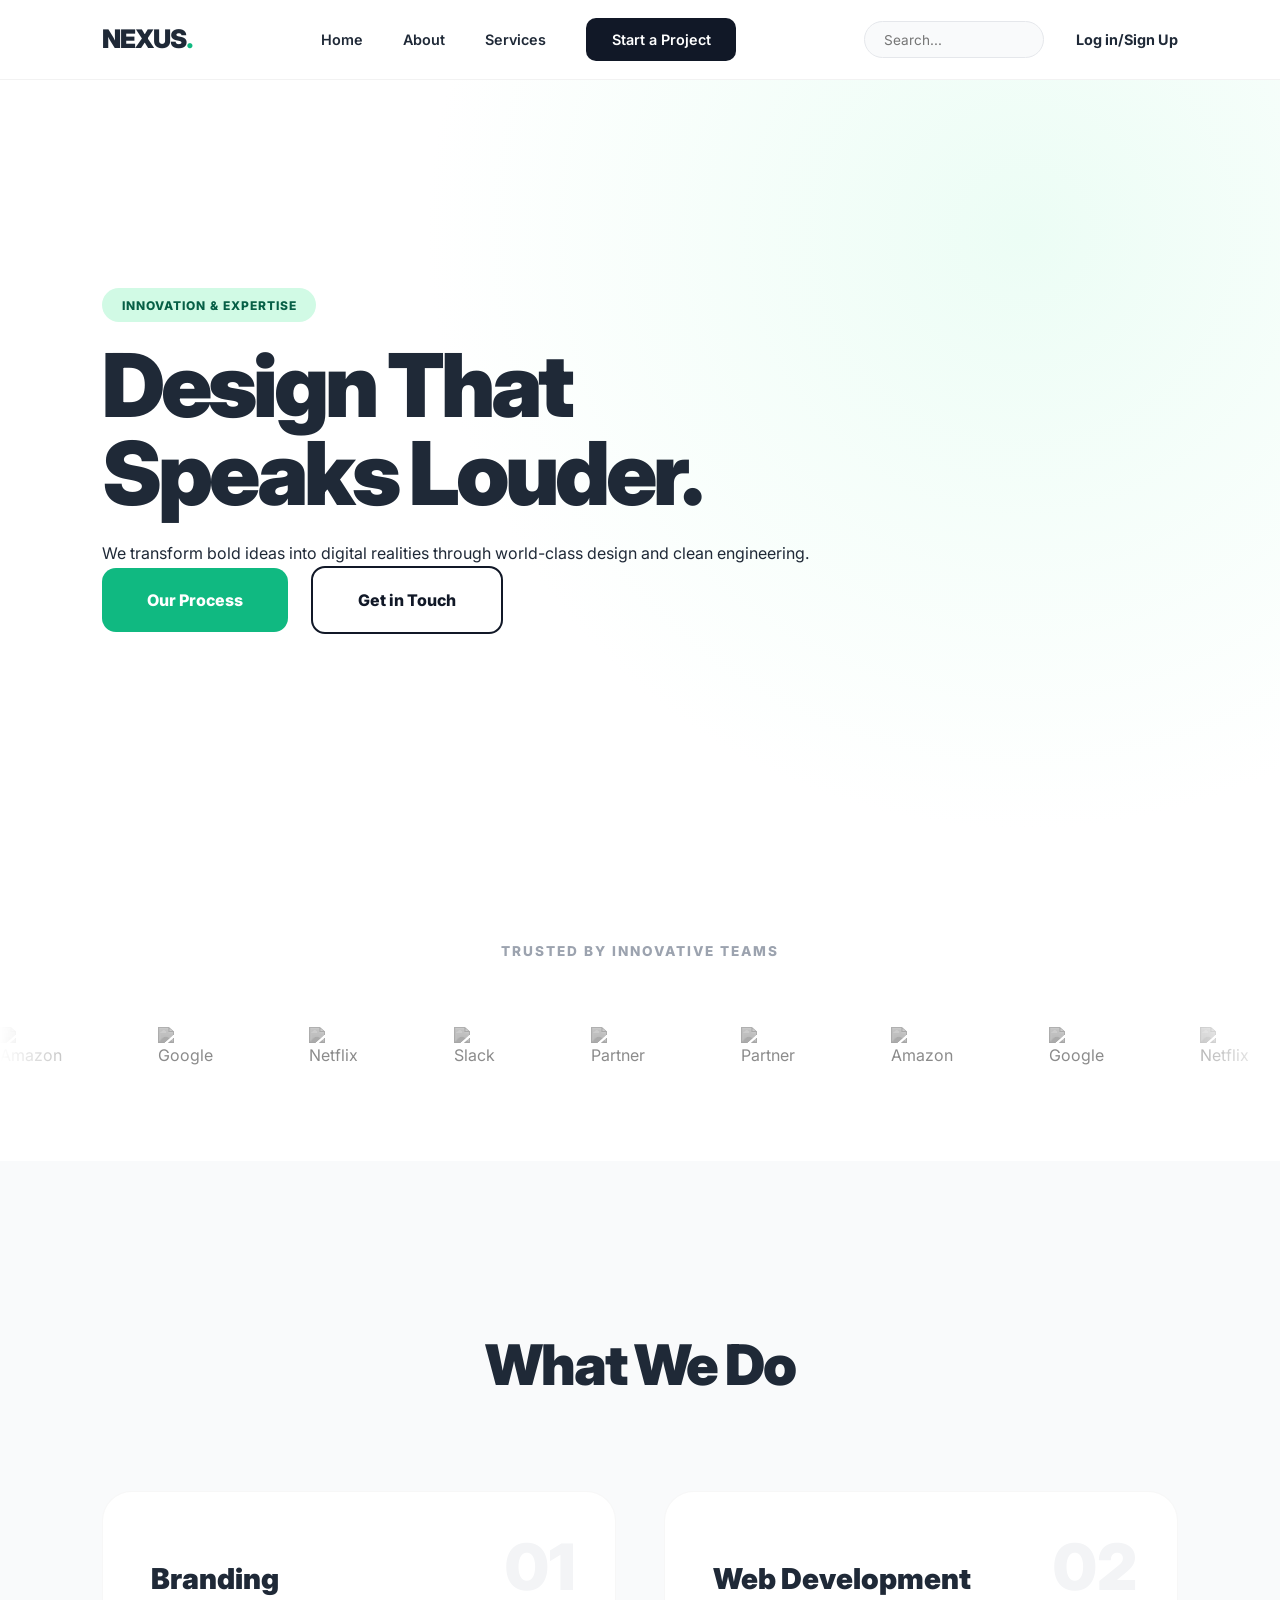
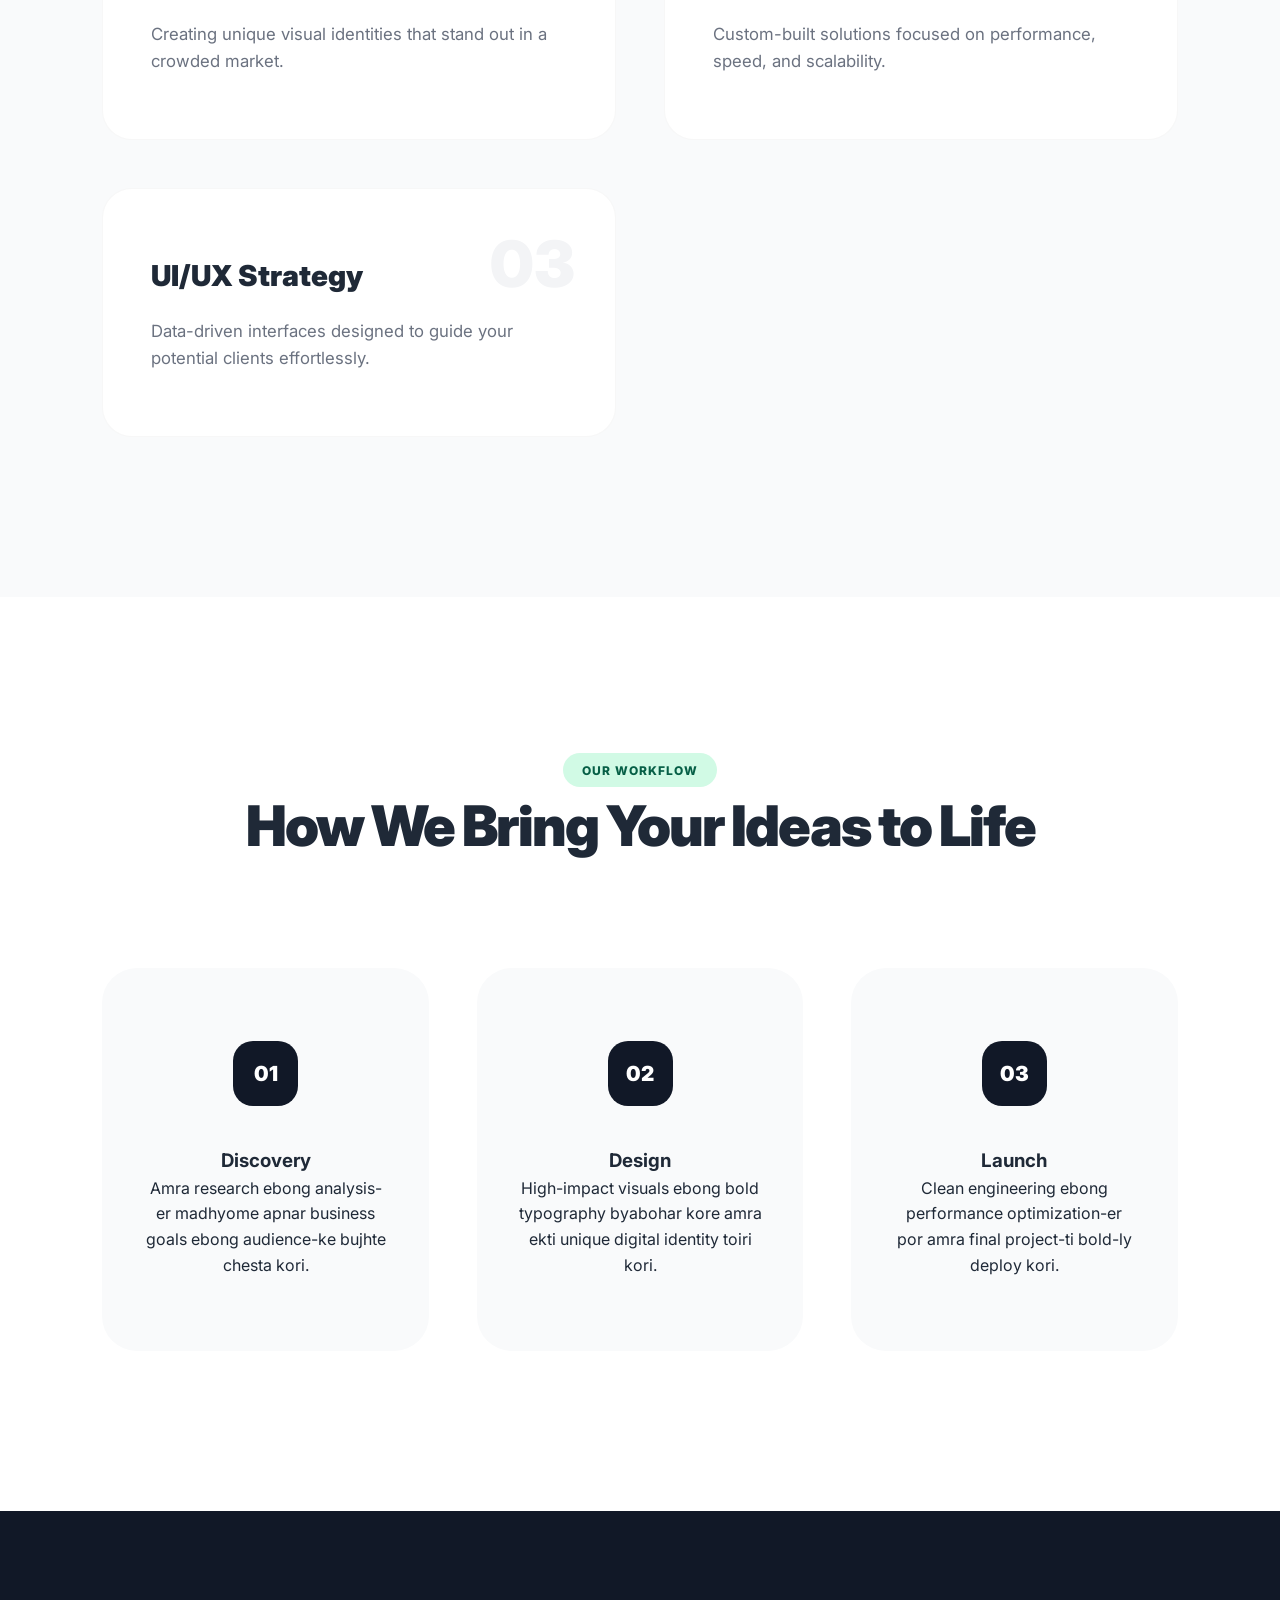
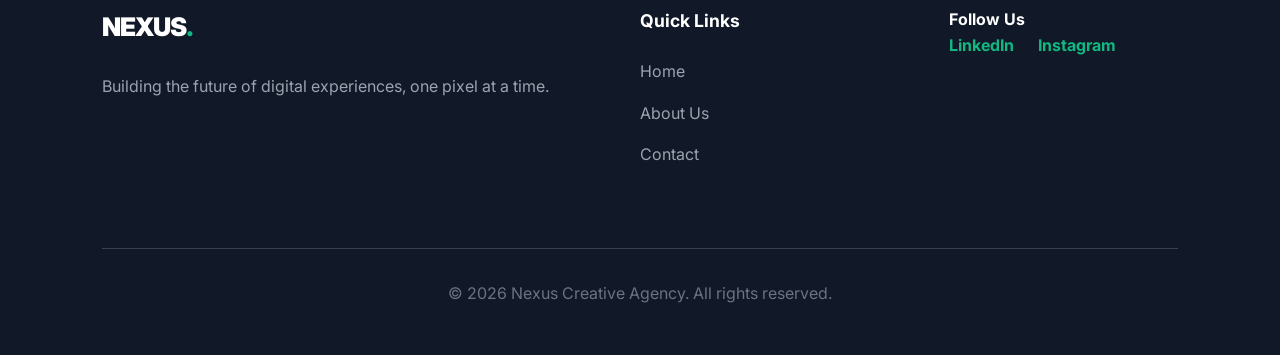
==== index.html @ 1440f01c "add all files" ====
<!DOCTYPE html>
<html lang="en">
<head>
    <meta charset="UTF-8">
    <meta name="viewport" content="width=device-width, initial-scale=1.0">
    <title>Nexus Creative | Premium Innovative Agency</title>
    <link href="https://fonts.googleapis.com/css2?family=Inter:wght@400;700;900&display=swap" rel="stylesheet">
    <link rel="stylesheet" href="style.css">
</head>
<body>

    <nav class="navbar">
        <div class="logo">NEXUS<span>.</span></div>
        <ul class="nav-links">
            <li><a href="index.html">Home</a></li>
            <li><a href="about.html">About</a></li>
            <li><a href="services.html">Services</a></li>
            <li><a href="contact.html" class="btn-cta">Start a Project</a></li>
        </ul>
        <div class="nav-extras">
            <div class="search-box">
                <input type="text" placeholder="Search...">
            </div>
            <div class="auth-btns">
                <a href="#" class="btn-login">Log in/Sign Up</a>
            </div>
        </div>
    </nav>

    <header id="home" class="hero">
        <div class="hero-text">
            <span class="badge">Innovation & Expertise</span>
            <h1>Design That <br> Speaks Louder.</h1>
            <p>We transform bold ideas into digital realities through world-class design and clean engineering.</p>
            <div class="cta-group">
                <a href="about.html" class="btn-primary">Our Process</a>
                <a href="contact.html" class="btn-secondary">Get in Touch</a>
            </div>
        </div>
    </header>

    <section class="partners">
        <p>TRUSTED BY INNOVATIVE TEAMS</p>
        <div class="logo-marquee">
            <div class="marquee-content">
                <img src="https://upload.wikimedia.org/wikipedia/commons/a/a9/Amazon_logo.svg" alt="Amazon">
                <img src="https://upload.wikimedia.org/wikipedia/commons/2/2f/Google_2015_logo.svg" alt="Google">
                <img src="https://upload.wikimedia.org/wikipedia/commons/0/08/Netflix_2015_logo.svg" alt="Netflix">
                <img src="https://upload.wikimedia.org/wikipedia/commons/b/b9/Slack_Technologies_Logo.svg" alt="Slack">
                <img src="https://tse3.mm.bing.net/th/id/OIP.9YEb6F1c4NazoL-rFSAhsQAAAA?r=0&rs=1&pid=ImgDetMain&o=7&rm=3" alt="Partner 1">
                <img src="https://cgec-ecell.netlify.app/static/media/logo.362a36180244093d9876.jpeg" alt="Partner 3">
                <!-- Repeated for smooth loop -->
                <img src="https://upload.wikimedia.org/wikipedia/commons/a/a9/Amazon_logo.svg" alt="Amazon">
                <img src="https://upload.wikimedia.org/wikipedia/commons/2/2f/Google_2015_logo.svg" alt="Google">
                <img src="https://upload.wikimedia.org/wikipedia/commons/0/08/Netflix_2015_logo.svg" alt="Netflix">
                <img src="https://upload.wikimedia.org/wikipedia/commons/b/b9/Slack_Technologies_Logo.svg" alt="Slack">
            </div>
        </div>
    </section>

    <section id="services" class="services">
        <h2 class="section-title">What We Do</h2>
        <div class="grid">
            <a href="service-details.html?id=branding" class="card-link">
                <div class="card">
                    <div class="card-number">01</div>
                    <h3>Branding</h3>
                    <p>Creating unique visual identities that stand out in a crowded market.</p>
                </div>
            </a>
            <a href="service-details.html?id=web-dev" class="card-link">
                <div class="card">
                    <div class="card-number">02</div>
                    <h3>Web Development</h3>
                    <p>Custom-built solutions focused on performance, speed, and scalability.</p>
                </div>
            </a>
            <a href="service-details.html?id=ui-ux" class="card-link">
                <div class="card">
                    <div class="card-number">03</div>
                    <h3>UI/UX Strategy</h3>
                    <p>Data-driven interfaces designed to guide your potential clients effortlessly.</p>
                </div>
            </a>
        </div>
    </section>

    <section class="process">
        <div class="process-header">
            <span class="badge">Our Workflow</span>
            <h2 class="section-title">How We Bring Your Ideas to Life</h2>
        </div>
        <div class="process-steps">
            <div class="step-card">
                <div class="step-icon">01</div>
                <h3>Discovery</h3>
                <p>Amra research ebong analysis-er madhyome apnar business goals ebong audience-ke bujhte chesta kori.</p>
            </div>
            <div class="step-card highlight">
                <div class="step-icon">02</div>
                <h3>Design</h3>
                <p>High-impact visuals ebong bold typography byabohar kore amra ekti unique digital identity toiri kori.</p>
            </div>
            <div class="step-card">
                <div class="step-icon">03</div>
                <h3>Launch</h3>
                <p>Clean engineering ebong performance optimization-er por amra final project-ti bold-ly deploy kori.</p>
            </div>
        </div>
    </section>

    <footer class="footer">
        <div class="footer-container">
            <div class="footer-brand">
                <div class="logo">NEXUS<span>.</span></div>
                <p>Building the future of digital experiences, one pixel at a time.</p>
            </div>
            <div class="footer-links">
                <h4>Quick Links</h4>
                <ul>
                    <li><a href="index.html">Home</a></li>
                    <li><a href="about.html">About Us</a></li>
                    <li><a href="contact.html">Contact</a></li>
                </ul>
            </div>
            <div class="footer-social">
                <h4>Follow Us</h4>
                <div class="social-icons">
                    <a href="www.linkedin.com/in/satyajit--roy">LinkedIn</a>
                <a href="https://www.instagram.com/satyajitan21.official?igsh=MW0wbmlkemc5ZWl1aA==">Instagram</a>
                </div>
            </div>
        </div>
        <div class="footer-bottom">
            <p>&copy; 2026 Nexus Creative Agency. All rights reserved.</p>
        </div>
    </footer>

</body>
</html>
---- style.css ----
:root {
    --primary: #10b981;
    --dark: #111827;
    --light: #f9fafb;
    --white: #ffffff;
    --text: #1f2937;
    --text-muted: #6b7280;
}

* {
    margin: 0;
    padding: 0;
    box-sizing: border-box;
    font-family: 'Inter', sans-serif;
}

body {
    background-color: var(--white);
    color: var(--text);
    overflow-x: hidden;
    line-height: 1.6;
}

.navbar {
    display: flex;
    justify-content: space-between;
    align-items: center;
    padding: 1.2rem 8%;
    background: rgba(255, 255, 255, 0.9);
    backdrop-filter: blur(10px);
    position: sticky;
    top: 0;
    z-index: 1000;
    border-bottom: 1px solid rgba(0, 0, 0, 0.05);
}

.logo {
    font-size: 1.6rem;
    font-weight: 900;
    letter-spacing: -1px;
}

.logo span {
    color: var(--primary);
}

.nav-links {
    display: flex;
    list-style: none;
    gap: 2.5rem;
    align-items: center;
}

.nav-links a {
    text-decoration: none;
    color: var(--text);
    font-weight: 600;
    font-size: 0.9rem;
    transition: 0.3s;
}

.nav-links a:hover {
    color: var(--primary);
}

.nav-extras {
    display: flex;
    align-items: center;
    gap: 2rem;
}

.search-box input {
    padding: 0.6rem 1.2rem;
    border-radius: 50px;
    border: 1px solid #e5e7eb;
    background: var(--light);
    outline: none;
    font-size: 0.85rem;
    width: 180px;
}

.btn-login {
    text-decoration: none;
    color: var(--text);
    font-weight: 700;
    font-size: 0.9rem;
}

.btn-cta {
    background: var(--dark);
    color: #fff !important;
    padding: 0.8rem 1.6rem;
    border-radius: 10px;
    text-decoration: none;
    font-size: 0.9rem;
    font-weight: 700;
    transition: 0.3s;
}

.btn-cta:hover {
    background: var(--primary);
    transform: translateY(-2px);
}

.hero {
    min-height: 85vh;
    display: flex;
    align-items: center;
    padding: 0 8%;
    background: radial-gradient(circle at 80% 20%, #ecfdf5 0%, #ffffff 50%);
}

.hero h1 {
    font-size: clamp(3rem, 7vw, 5.5rem);
    font-weight: 900;
    line-height: 1;
    letter-spacing: -4px;
    margin: 1.5rem 0;
}

.badge {
    background: #d1fae5;
    color: #065f46;
    padding: 0.6rem 1.2rem;
    border-radius: 50px;
    font-weight: 800;
    font-size: 0.75rem;
    text-transform: uppercase;
    letter-spacing: 1px;
}

.btn-primary {
    background: var(--primary);
    color: #fff;
    padding: 1.2rem 2.8rem;
    text-decoration: none;
    border-radius: 14px;
    font-weight: 800;
    margin-right: 1.2rem;
    display: inline-block;
    transition: 0.4s;
}

.btn-primary:hover {
    transform: translateY(-4px);
    box-shadow: 0 15px 30px rgba(16, 185, 129, 0.25);
}

.btn-secondary {
    border: 2px solid var(--dark);
    color: var(--dark);
    padding: 1.2rem 2.8rem;
    text-decoration: none;
    border-radius: 14px;
    font-weight: 800;
    display: inline-block;
    transition: 0.4s;
}

.btn-secondary:hover {
    background: var(--dark);
    color: #fff;
}

.partners {
    padding: 6rem 0;
    background: var(--white);
    overflow: hidden;
}

.partners p {
    font-size: 0.85rem;
    font-weight: 800;
    color: #9ca3af;
    letter-spacing: 2px;
    text-align: center;
    margin-bottom: 4rem;
}

.logo-marquee {
    display: flex;
    width: 100%;
    mask-image: linear-gradient(
        to right, 
        transparent, 
        black 10%, 
        black 90%, 
        transparent
    );
}

.marquee-content {
    display: flex;
    gap: 6rem;
    animation: scroll 30s linear infinite;
    align-items: center;
}

.marquee-content img {
    height: 38px;
    width: auto;
    filter: grayscale(100%) brightness(0.6);
    opacity: 0.5;
    transition: 0.4s ease;
}

.marquee-content img:hover {
    filter: grayscale(0%) brightness(1);
    opacity: 1;
    transform: scale(1.1);
}

@keyframes scroll {
    from {
        transform: translateX(0);
    }
    to {
        transform: translateX(-50%);
    }
}

.services {
    padding: 10rem 8%;
    background: var(--light);
}

.section-title {
    font-size: 3.5rem;
    text-align: center;
    margin-bottom: 5rem;
    font-weight: 900;
    letter-spacing: -2px;
}

.grid {
    display: grid;
    grid-template-columns: repeat(auto-fit, minmax(340px, 1fr));
    gap: 3rem;
}

.card-link {
    text-decoration: none;
    color: inherit;
    display: block;
}

.card {
    background: var(--white);
    padding: 4rem 3rem;
    border-radius: 30px;
    border: 1px solid rgba(0, 0, 0, 0.03);
    transition: 0.5s cubic-bezier(0.2, 0.8, 0.2, 1);
    position: relative;
    height: 100%;
}

.card:hover {
    transform: translateY(-15px);
    border-color: var(--primary);
    box-shadow: 0 30px 60px rgba(0, 0, 0, 0.05);
}

.card-number {
    font-size: 4rem;
    font-weight: 900;
    color: #f3f4f6;
    position: absolute;
    top: 1.5rem;
    right: 2.5rem;
    z-index: 0;
    pointer-events: none;
}

.card h3 {
    font-size: 1.8rem;
    font-weight: 900;
    margin-bottom: 1.2rem;
    position: relative;
    z-index: 1;
}

.card p {
    color: var(--text-muted);
    font-size: 1.05rem;
    position: relative;
    z-index: 1;
}

.process {
    padding: 10rem 8%;
    text-align: center;
}

.process-steps {
    display: grid;
    grid-template-columns: repeat(auto-fit, minmax(300px, 1fr));
    gap: 3rem;
    margin-top: 6rem;
}

.step-card {
    padding: 4.5rem 2.5rem;
    background: var(--light);
    border-radius: 35px;
    border: 1px solid transparent;
    transition: 0.4s;
}

.step-card:hover {
    transform: translateY(-12px);
    background: var(--white);
    border-color: #eee;
    box-shadow: 0 20px 40px rgba(0, 0, 0, 0.03);
}

.step-icon {
    width: 65px;
    height: 65px;
    background: var(--dark);
    color: #fff;
    font-size: 1.3rem;
    font-weight: 900;
    display: flex;
    align-items: center;
    justify-content: center;
    border-radius: 20px;
    margin: 0 auto 2.5rem;
}

.step-card:hover .step-icon {
    background: var(--primary);
    transform: scale(1.1) rotate(-5deg);
}

.footer {
    background: var(--dark);
    color: #fff;
    padding: 6rem 8% 3rem;
}

.footer-container {
    display: grid;
    grid-template-columns: 2fr 1fr 1fr;
    gap: 5rem;
}

.footer-brand p {
    color: #9ca3af;
    margin-top: 1.5rem;
    font-size: 1rem;
    line-height: 1.8;
}

.footer-links h4 {
    margin-bottom: 1.5rem;
    font-size: 1.1rem;
}

.footer-links ul {
    list-style: none;
}

.footer-links a {
    color: #9ca3af;
    text-decoration: none;
    margin-bottom: 1rem;
    display: block;
    transition: 0.3s;
}

.footer-links a:hover {
    color: var(--primary);
    padding-left: 5px;
}

.social-icons {
    display: flex;
    gap: 1.5rem;
}

.social-icons a {
    color: var(--primary);
    text-decoration: none;
    font-weight: 700;
}

.footer-bottom {
    margin-top: 4rem;
    text-align: center;
    color: #6b7280;
    padding-top: 2rem;
    border-top: 1px solid #374151;
}

@media (max-width: 992px) {
    .nav-links,
    .nav-extras {
        display: none;
    }

    .hero {
        text-align: center;
        padding-top: 5rem;
    }

    .hero h1 {
        font-size: 3.5rem;
        letter-spacing: -2px;
    }

    .footer-container {
        grid-template-columns: 1fr;
    }
}
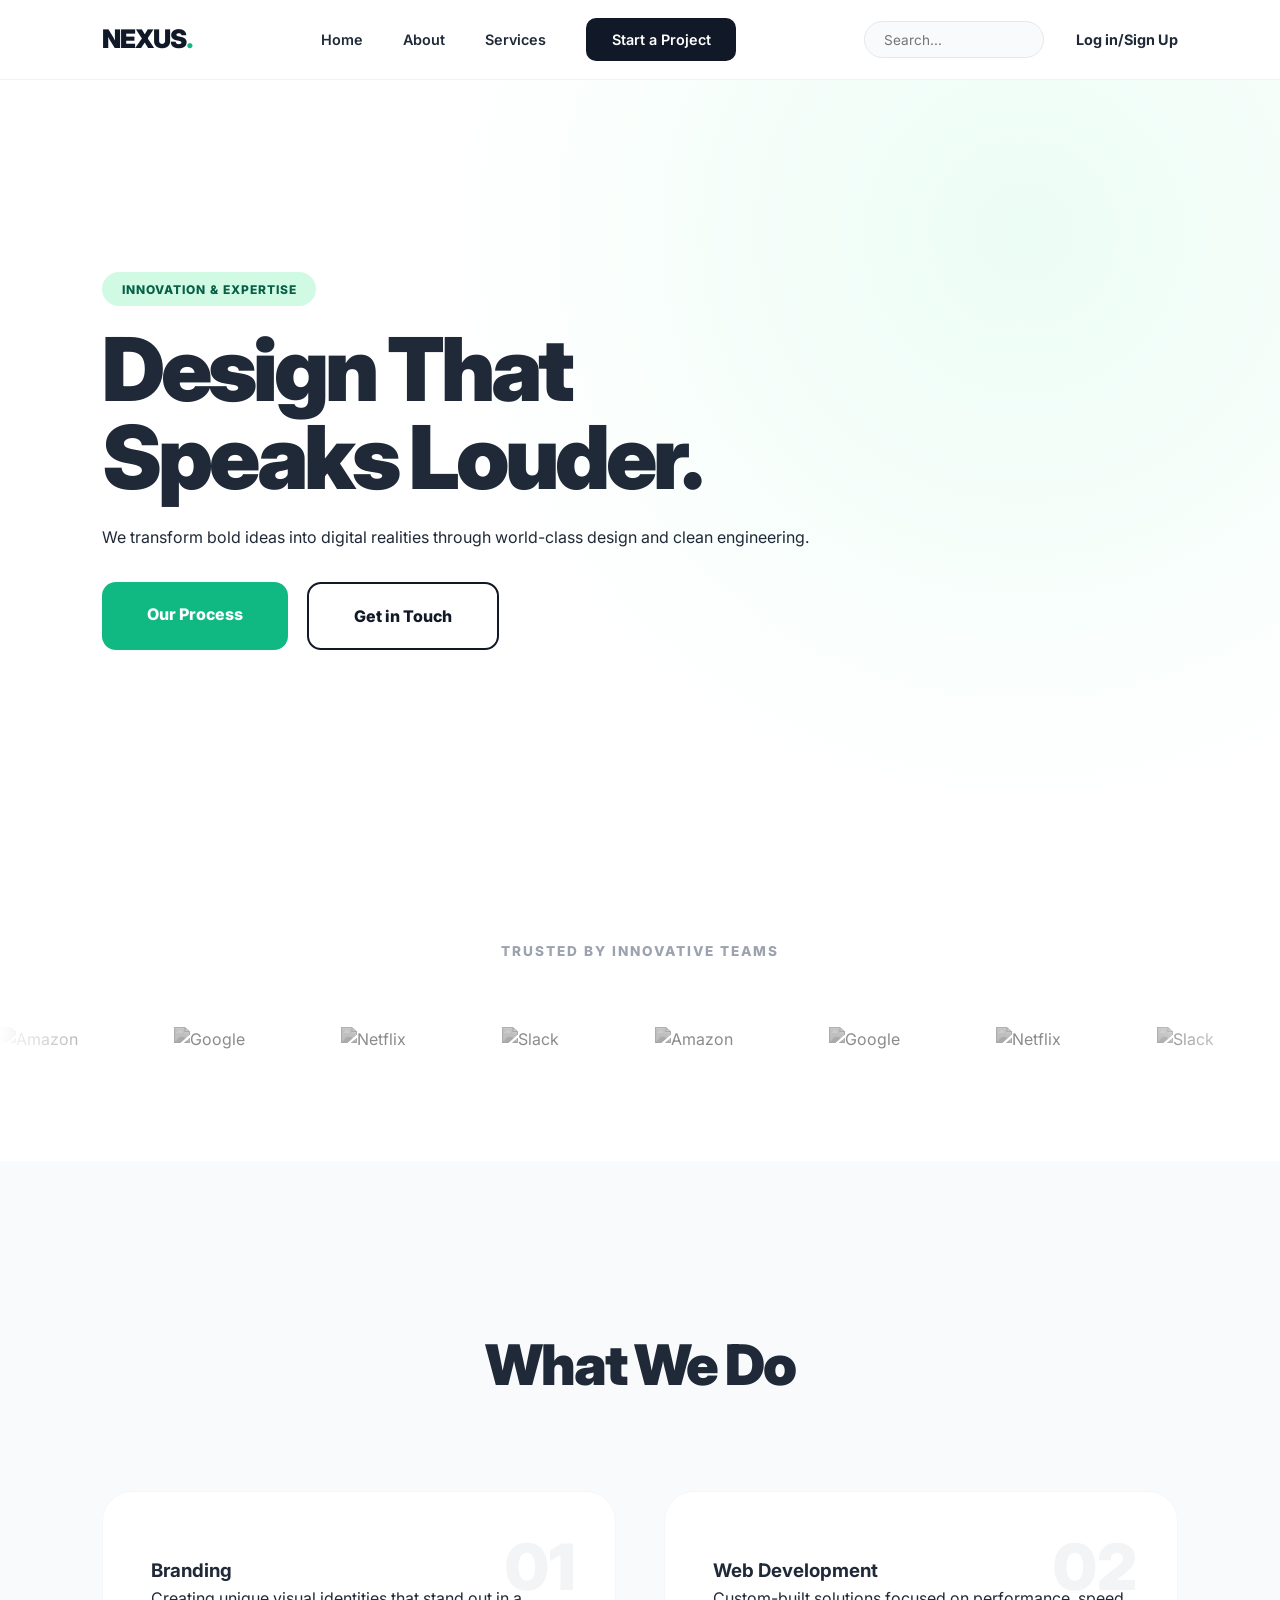
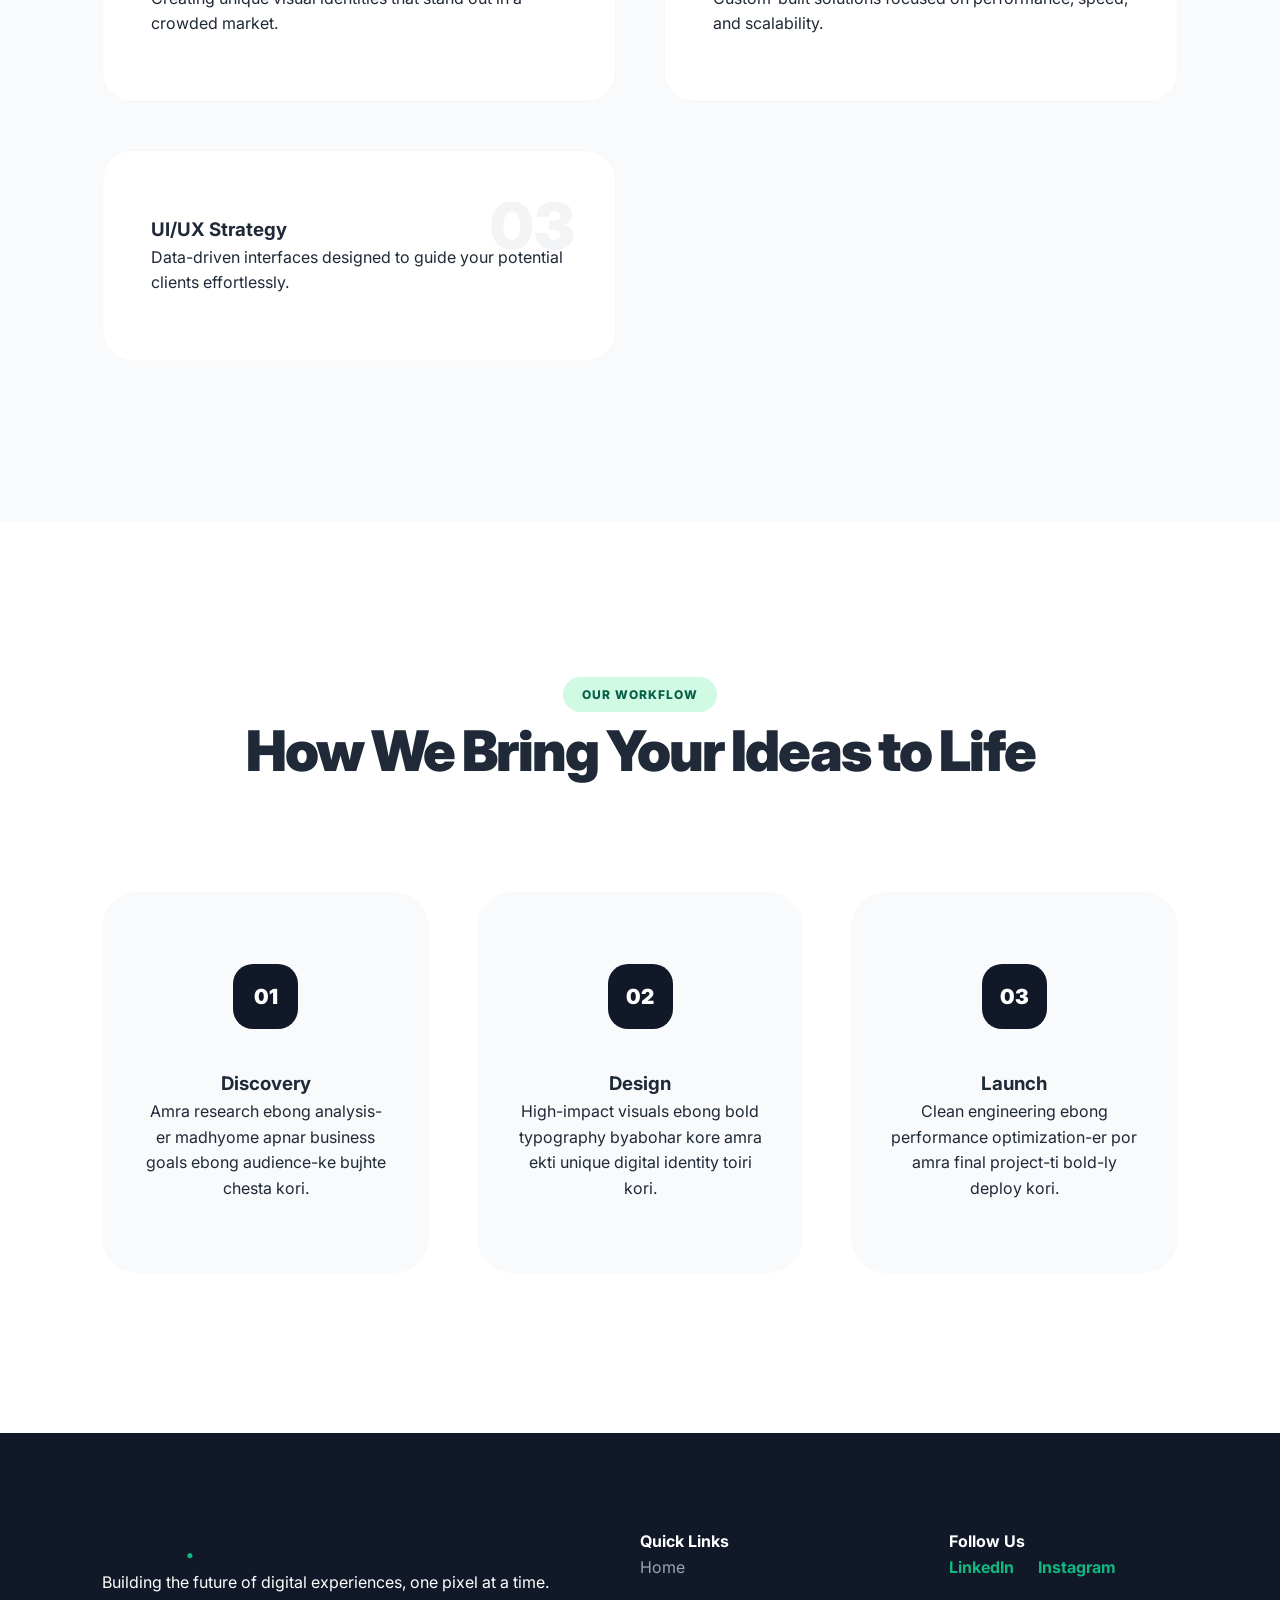
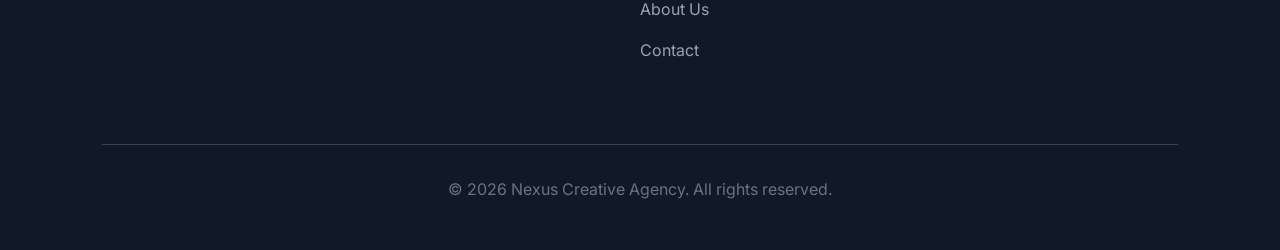
==== commit eb5a516f: "add" ====
--- a/index.html
+++ b/index.html
@@ -11,12 +11,20 @@
 
     <nav class="navbar">
         <div class="logo">NEXUS<span>.</span></div>
+        
+        <div class="menu-toggle" id="mobile-menu">
+            <span class="bar"></span>
+            <span class="bar"></span>
+            <span class="bar"></span>
+        </div>
+
         <ul class="nav-links">
             <li><a href="index.html">Home</a></li>
             <li><a href="about.html">About</a></li>
             <li><a href="services.html">Services</a></li>
             <li><a href="contact.html" class="btn-cta">Start a Project</a></li>
         </ul>
+        
         <div class="nav-extras">
             <div class="search-box">
                 <input type="text" placeholder="Search...">
@@ -47,9 +55,6 @@
                 <img src="https://upload.wikimedia.org/wikipedia/commons/2/2f/Google_2015_logo.svg" alt="Google">
                 <img src="https://upload.wikimedia.org/wikipedia/commons/0/08/Netflix_2015_logo.svg" alt="Netflix">
                 <img src="https://upload.wikimedia.org/wikipedia/commons/b/b9/Slack_Technologies_Logo.svg" alt="Slack">
-                <img src="https://tse3.mm.bing.net/th/id/OIP.9YEb6F1c4NazoL-rFSAhsQAAAA?r=0&rs=1&pid=ImgDetMain&o=7&rm=3" alt="Partner 1">
-                <img src="https://cgec-ecell.netlify.app/static/media/logo.362a36180244093d9876.jpeg" alt="Partner 3">
-                <!-- Repeated for smooth loop -->
                 <img src="https://upload.wikimedia.org/wikipedia/commons/a/a9/Amazon_logo.svg" alt="Amazon">
                 <img src="https://upload.wikimedia.org/wikipedia/commons/2/2f/Google_2015_logo.svg" alt="Google">
                 <img src="https://upload.wikimedia.org/wikipedia/commons/0/08/Netflix_2015_logo.svg" alt="Netflix">
@@ -127,7 +132,7 @@
                 <h4>Follow Us</h4>
                 <div class="social-icons">
                     <a href="www.linkedin.com/in/satyajit--roy">LinkedIn</a>
-                <a href="https://www.instagram.com/satyajitan21.official?igsh=MW0wbmlkemc5ZWl1aA==">Instagram</a>
+                    <a href="https://www.instagram.com/satyajitan21.official?igsh=MW0wbmlkemc5ZWl1aA==">Instagram</a>
                 </div>
             </div>
         </div>
@@ -136,5 +141,14 @@
         </div>
     </footer>
 
+    <script>
+        const menu = document.querySelector('#mobile-menu');
+        const menuLinks = document.querySelector('.nav-links');
+
+        menu.addEventListener('click', function() {
+            menuLinks.classList.toggle('active');
+            menu.classList.toggle('is-active');
+        });
+    </script>
 </body>
 </html>
--- a/style.css
+++ b/style.css
@@ -1,4 +1,3 @@
-
 :root {
     --primary: #10b981;
     --dark: #111827;
@@ -27,7 +26,7 @@
     justify-content: space-between;
     align-items: center;
     padding: 1.2rem 8%;
-    background: rgba(255, 255, 255, 0.9);
+    background: rgba(255, 255, 255, 0.95);
     backdrop-filter: blur(10px);
     position: sticky;
     top: 0;
@@ -39,6 +38,8 @@
     font-size: 1.6rem;
     font-weight: 900;
     letter-spacing: -1px;
+    text-decoration: none;
+    color: var(--dark);
 }
 
 .logo span {
@@ -101,6 +102,20 @@
 .btn-cta:hover {
     background: var(--primary);
     transform: translateY(-2px);
+}
+
+.menu-toggle {
+    display: none;
+    flex-direction: column;
+    cursor: pointer;
+    gap: 5px;
+}
+
+.bar {
+    width: 25px;
+    height: 3px;
+    background-color: var(--dark);
+    transition: 0.3s;
 }
 
 .hero {
@@ -130,6 +145,12 @@
     letter-spacing: 1px;
 }
 
+.cta-group {
+    display: flex;
+    gap: 1.2rem;
+    margin-top: 2rem;
+}
+
 .btn-primary {
     background: var(--primary);
     color: #fff;
@@ -137,14 +158,7 @@
     text-decoration: none;
     border-radius: 14px;
     font-weight: 800;
-    margin-right: 1.2rem;
-    display: inline-block;
     transition: 0.4s;
-}
-
-.btn-primary:hover {
-    transform: translateY(-4px);
-    box-shadow: 0 15px 30px rgba(16, 185, 129, 0.25);
 }
 
 .btn-secondary {
@@ -154,8 +168,12 @@
     text-decoration: none;
     border-radius: 14px;
     font-weight: 800;
-    display: inline-block;
     transition: 0.4s;
+}
+
+.btn-primary:hover {
+    transform: translateY(-4px);
+    box-shadow: 0 15px 30px rgba(16, 185, 129, 0.25);
 }
 
 .btn-secondary:hover {
@@ -181,13 +199,7 @@
 .logo-marquee {
     display: flex;
     width: 100%;
-    mask-image: linear-gradient(
-        to right, 
-        transparent, 
-        black 10%, 
-        black 90%, 
-        transparent
-    );
+    mask-image: linear-gradient(to right, transparent, black 10%, black 90%, transparent);
 }
 
 .marquee-content {
@@ -208,16 +220,11 @@
 .marquee-content img:hover {
     filter: grayscale(0%) brightness(1);
     opacity: 1;
-    transform: scale(1.1);
 }
 
 @keyframes scroll {
-    from {
-        transform: translateX(0);
-    }
-    to {
-        transform: translateX(-50%);
-    }
+    from { transform: translateX(0); }
+    to { transform: translateX(-50%); }
 }
 
 .services {
@@ -242,7 +249,6 @@
 .card-link {
     text-decoration: none;
     color: inherit;
-    display: block;
 }
 
 .card {
@@ -268,23 +274,6 @@
     position: absolute;
     top: 1.5rem;
     right: 2.5rem;
-    z-index: 0;
-    pointer-events: none;
-}
-
-.card h3 {
-    font-size: 1.8rem;
-    font-weight: 900;
-    margin-bottom: 1.2rem;
-    position: relative;
-    z-index: 1;
-}
-
-.card p {
-    color: var(--text-muted);
-    font-size: 1.05rem;
-    position: relative;
-    z-index: 1;
 }
 
 .process {
@@ -303,15 +292,7 @@
     padding: 4.5rem 2.5rem;
     background: var(--light);
     border-radius: 35px;
-    border: 1px solid transparent;
     transition: 0.4s;
-}
-
-.step-card:hover {
-    transform: translateY(-12px);
-    background: var(--white);
-    border-color: #eee;
-    box-shadow: 0 20px 40px rgba(0, 0, 0, 0.03);
 }
 
 .step-icon {
@@ -328,11 +309,6 @@
     margin: 0 auto 2.5rem;
 }
 
-.step-card:hover .step-icon {
-    background: var(--primary);
-    transform: scale(1.1) rotate(-5deg);
-}
-
 .footer {
     background: var(--dark);
     color: #fff;
@@ -345,18 +321,6 @@
     gap: 5rem;
 }
 
-.footer-brand p {
-    color: #9ca3af;
-    margin-top: 1.5rem;
-    font-size: 1rem;
-    line-height: 1.8;
-}
-
-.footer-links h4 {
-    margin-bottom: 1.5rem;
-    font-size: 1.1rem;
-}
-
 .footer-links ul {
     list-style: none;
 }
@@ -364,14 +328,13 @@
 .footer-links a {
     color: #9ca3af;
     text-decoration: none;
+    display: block;
     margin-bottom: 1rem;
-    display: block;
     transition: 0.3s;
 }
 
 .footer-links a:hover {
     color: var(--primary);
-    padding-left: 5px;
 }
 
 .social-icons {
@@ -394,7 +357,29 @@
 }
 
 @media (max-width: 992px) {
-    .nav-links,
+    .menu-toggle {
+        display: flex;
+        z-index: 1001;
+    }
+
+    .nav-links {
+        display: none;
+        flex-direction: column;
+        position: absolute;
+        top: 100%;
+        left: 0;
+        width: 100%;
+        background: var(--white);
+        padding: 2rem;
+        box-shadow: 0 10px 15px rgba(0,0,0,0.1);
+        gap: 1.5rem;
+        text-align: center;
+    }
+
+    .nav-links.active {
+        display: flex;
+    }
+
     .nav-extras {
         display: none;
     }
@@ -404,12 +389,13 @@
         padding-top: 5rem;
     }
 
-    .hero h1 {
-        font-size: 3.5rem;
-        letter-spacing: -2px;
+    .cta-group {
+        justify-content: center;
+        flex-direction: column;
     }
 
     .footer-container {
         grid-template-columns: 1fr;
+        gap: 3rem;
     }
 }
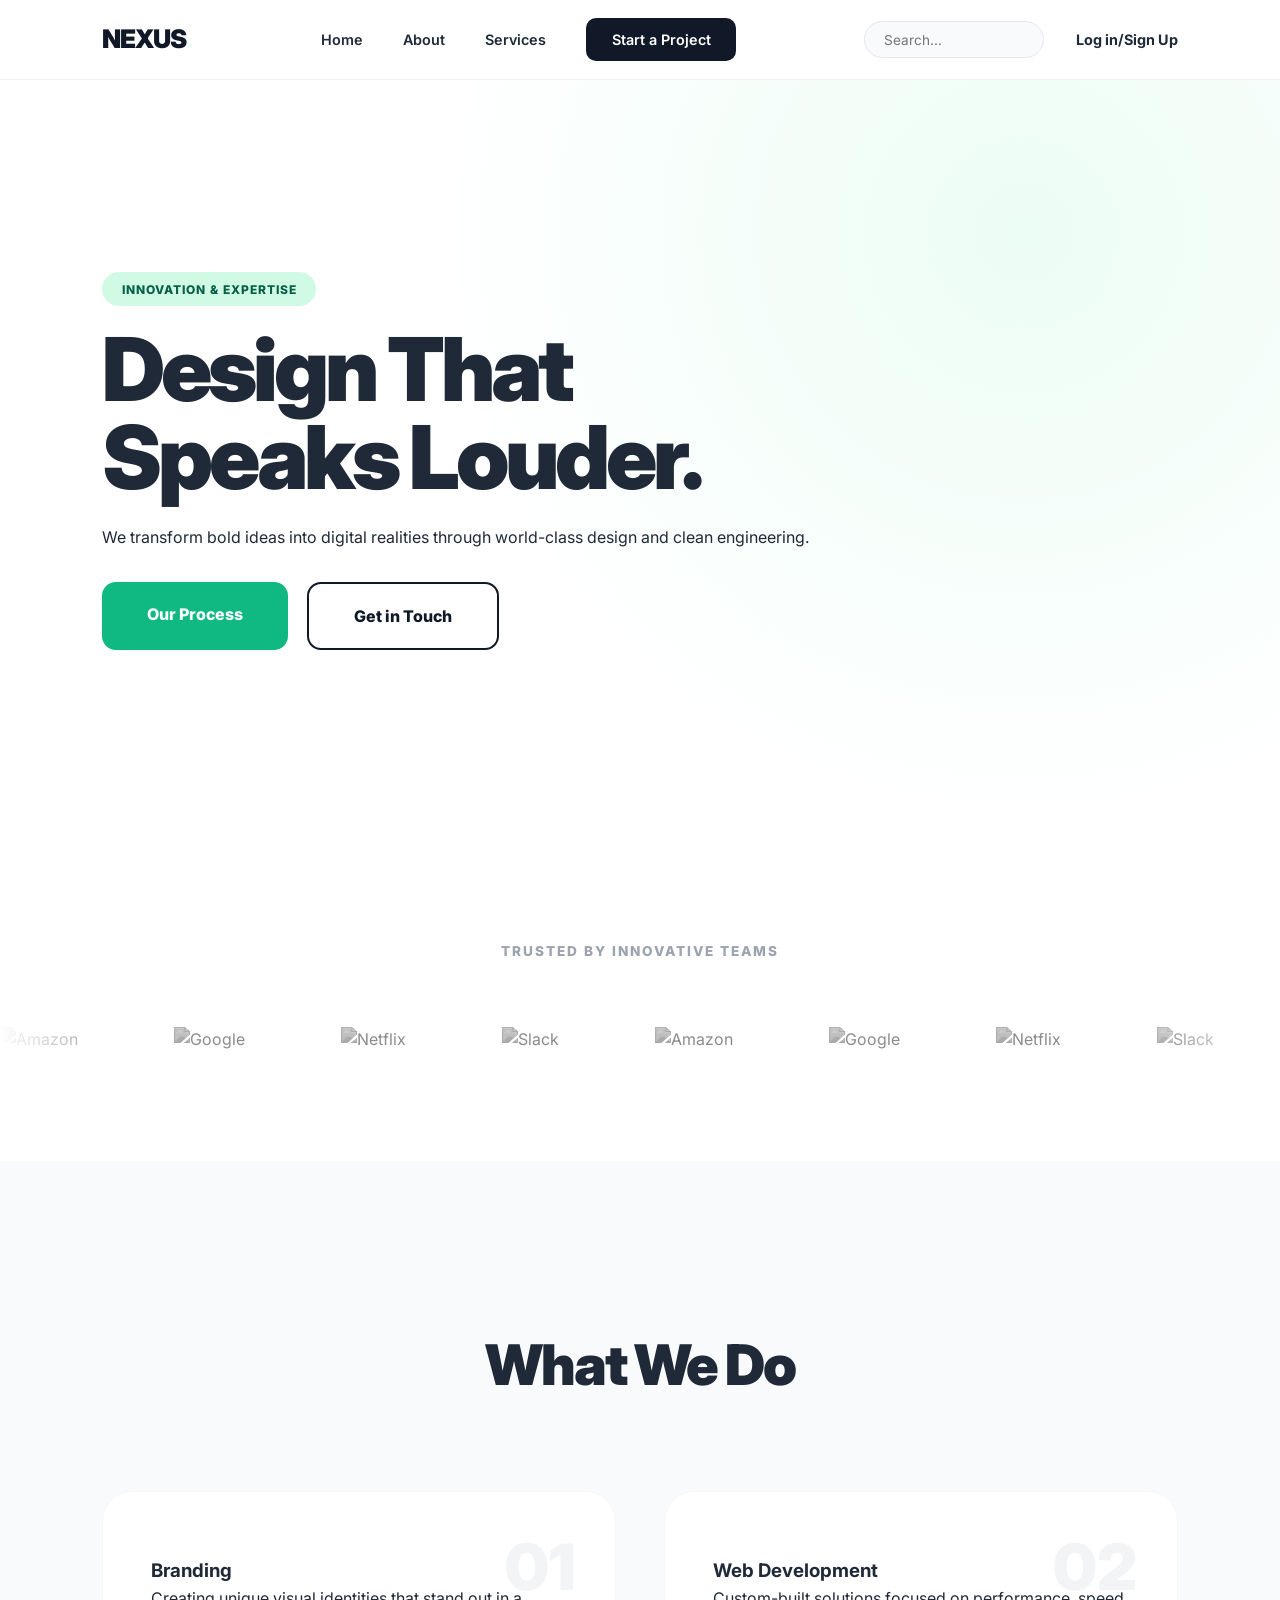
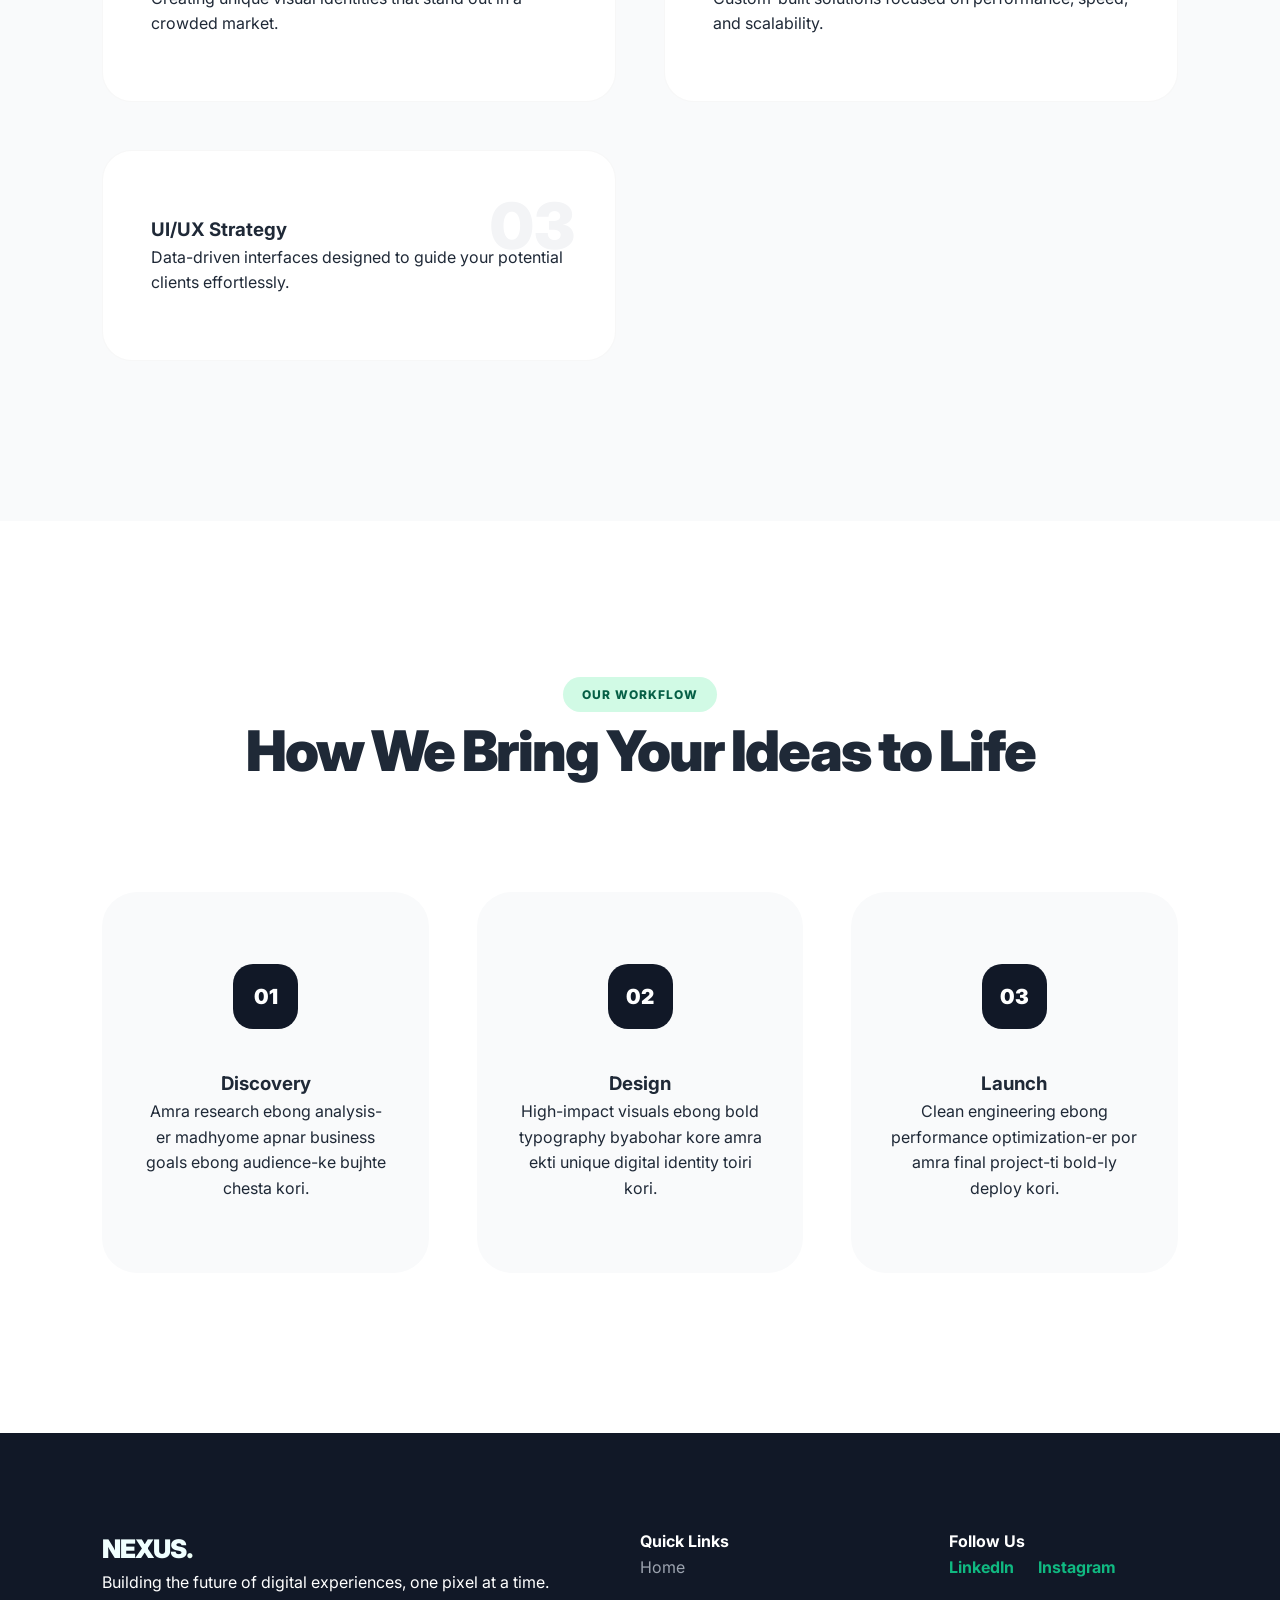
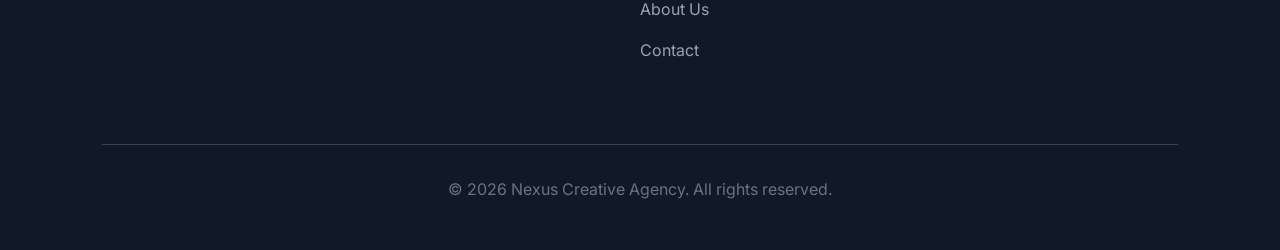
==== commit 1719ba9c: "add" ====
--- a/index.html
+++ b/index.html
@@ -5,7 +5,7 @@
     <meta name="viewport" content="width=device-width, initial-scale=1.0">
     <title>Nexus Creative | Premium Innovative Agency</title>
     <link href="https://fonts.googleapis.com/css2?family=Inter:wght@400;700;900&display=swap" rel="stylesheet">
-    <link rel="stylesheet" href="style.css">
+    <link rel="stylesheet" href="/style.css">
 </head>
 <body>
 
@@ -19,10 +19,10 @@
         </div>
 
         <ul class="nav-links">
-            <li><a href="index.html">Home</a></li>
-            <li><a href="about.html">About</a></li>
-            <li><a href="services.html">Services</a></li>
-            <li><a href="contact.html" class="btn-cta">Start a Project</a></li>
+            <li><a href="/index.html">Home</a></li>
+            <li><a href="/pages/about.html">About</a></li>
+            <li><a href="/pages//services.html">Services</a></li>
+            <li><a href="/pages/contact.html" class="btn-cta">Start a Project</a></li>
         </ul>
         
         <div class="nav-extras">
@@ -41,8 +41,8 @@
             <h1>Design That <br> Speaks Louder.</h1>
             <p>We transform bold ideas into digital realities through world-class design and clean engineering.</p>
             <div class="cta-group">
-                <a href="about.html" class="btn-primary">Our Process</a>
-                <a href="contact.html" class="btn-secondary">Get in Touch</a>
+                <a href="/pages/about.html" class="btn-primary">Our Process</a>
+                <a href="/pages/contact.html" class="btn-secondary">Get in Touch</a>
             </div>
         </div>
     </header>
@@ -66,21 +66,21 @@
     <section id="services" class="services">
         <h2 class="section-title">What We Do</h2>
         <div class="grid">
-            <a href="service-details.html?id=branding" class="card-link">
+            <a href="/pages/service-details.html?id=branding" class="card-link">
                 <div class="card">
                     <div class="card-number">01</div>
                     <h3>Branding</h3>
                     <p>Creating unique visual identities that stand out in a crowded market.</p>
                 </div>
             </a>
-            <a href="service-details.html?id=web-dev" class="card-link">
+            <a href="/pages/service-details.html?id=web-dev" class="card-link">
                 <div class="card">
                     <div class="card-number">02</div>
                     <h3>Web Development</h3>
                     <p>Custom-built solutions focused on performance, speed, and scalability.</p>
                 </div>
             </a>
-            <a href="service-details.html?id=ui-ux" class="card-link">
+            <a href="/pages/service-details.html?id=ui-ux" class="card-link">
                 <div class="card">
                     <div class="card-number">03</div>
                     <h3>UI/UX Strategy</h3>
@@ -117,15 +117,15 @@
     <footer class="footer">
         <div class="footer-container">
             <div class="footer-brand">
-                <div class="logo">NEXUS<span>.</span></div>
+                <div class="logo" style="color: azure;">NEXUS<span>.</span></div>
                 <p>Building the future of digital experiences, one pixel at a time.</p>
             </div>
             <div class="footer-links">
                 <h4>Quick Links</h4>
                 <ul>
-                    <li><a href="index.html">Home</a></li>
-                    <li><a href="about.html">About Us</a></li>
-                    <li><a href="contact.html">Contact</a></li>
+                    <li><a href="/index.html">Home</a></li>
+                    <li><a href="/pages/about.html">About Us</a></li>
+                    <li><a href="/pages/contact.html">Contact</a></li>
                 </ul>
             </div>
             <div class="footer-social">
--- a/style.css
+++ b/style.css
@@ -37,13 +37,15 @@
 .logo {
     font-size: 1.6rem;
     font-weight: 900;
+   
     letter-spacing: -1px;
     text-decoration: none;
     color: var(--dark);
 }
 
 .logo span {
-    color: var(--primary);
+     color: #ecfdf5;
+  
 }
 
 .nav-links {
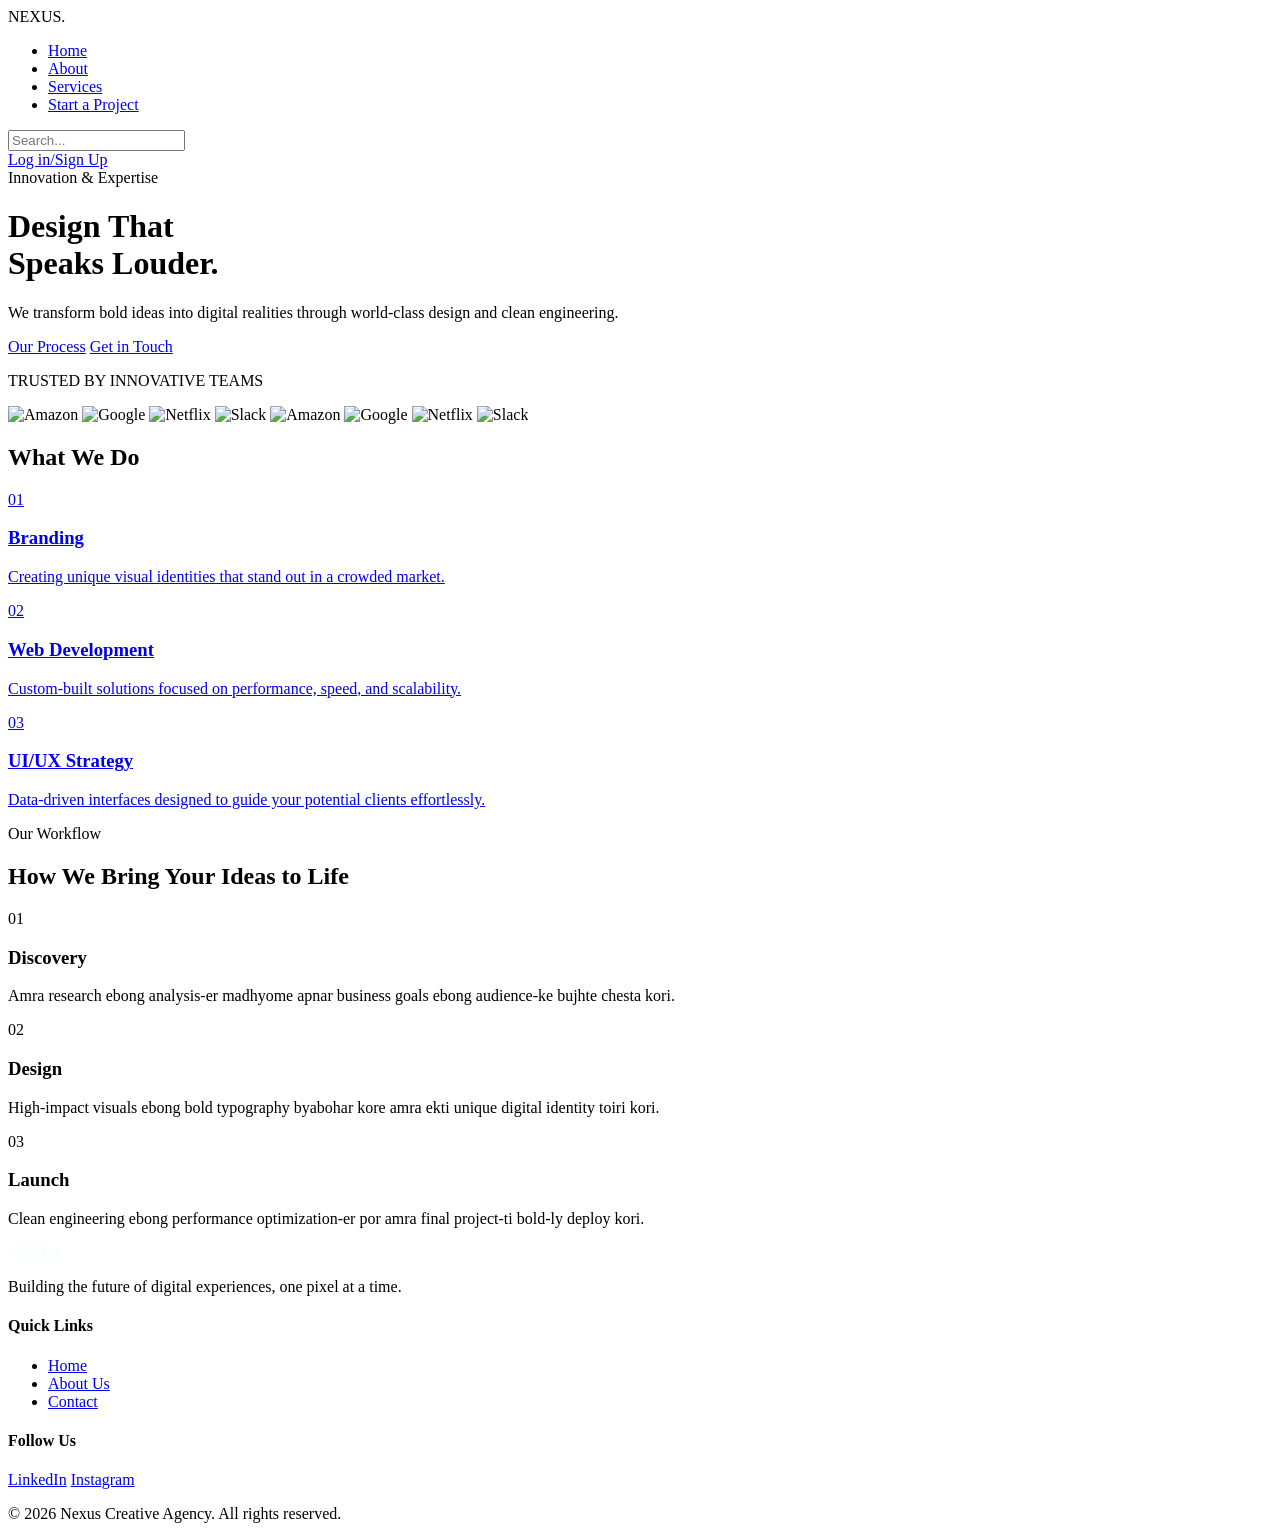
==== commit 49d2b097: "Added" ====
--- a/index.html
+++ b/index.html
@@ -5,7 +5,7 @@
     <meta name="viewport" content="width=device-width, initial-scale=1.0">
     <title>Nexus Creative | Premium Innovative Agency</title>
     <link href="https://fonts.googleapis.com/css2?family=Inter:wght@400;700;900&display=swap" rel="stylesheet">
-    <link rel="stylesheet" href="/style.css">
+    <link rel="stylesheet" href="/technovista-2026/style.css">
 </head>
 <body>
 
@@ -19,10 +19,10 @@
         </div>
 
         <ul class="nav-links">
-            <li><a href="/index.html">Home</a></li>
-            <li><a href="/pages/about.html">About</a></li>
-            <li><a href="/pages//services.html">Services</a></li>
-            <li><a href="/pages/contact.html" class="btn-cta">Start a Project</a></li>
+            <li><a href="/technovista-2026/index.html">Home</a></li>
+            <li><a href="/technovista-2026/pages/about.html">About</a></li>
+            <li><a href="/technovista-2026/pages/services.html">Services</a></li>
+            <li><a href="/technovista-2026/pages/contact.html" class="btn-cta">Start a Project</a></li>
         </ul>
         
         <div class="nav-extras">
@@ -41,8 +41,8 @@
             <h1>Design That <br> Speaks Louder.</h1>
             <p>We transform bold ideas into digital realities through world-class design and clean engineering.</p>
             <div class="cta-group">
-                <a href="/pages/about.html" class="btn-primary">Our Process</a>
-                <a href="/pages/contact.html" class="btn-secondary">Get in Touch</a>
+                <a href="/technovista-2026/pages/about.html" class="btn-primary">Our Process</a>
+                <a href="/technovista-2026/pages/contact.html" class="btn-secondary">Get in Touch</a>
             </div>
         </div>
     </header>
@@ -66,21 +66,21 @@
     <section id="services" class="services">
         <h2 class="section-title">What We Do</h2>
         <div class="grid">
-            <a href="/pages/service-details.html?id=branding" class="card-link">
+            <a href="/technovista-2026/pages/service-details.html?id=branding" class="card-link">
                 <div class="card">
                     <div class="card-number">01</div>
                     <h3>Branding</h3>
                     <p>Creating unique visual identities that stand out in a crowded market.</p>
                 </div>
             </a>
-            <a href="/pages/service-details.html?id=web-dev" class="card-link">
+            <a href="/technovista-2026/pages/service-details.html?id=web-dev" class="card-link">
                 <div class="card">
                     <div class="card-number">02</div>
                     <h3>Web Development</h3>
                     <p>Custom-built solutions focused on performance, speed, and scalability.</p>
                 </div>
             </a>
-            <a href="/pages/service-details.html?id=ui-ux" class="card-link">
+            <a href="/technovista-2026/pages/service-details.html?id=ui-ux" class="card-link">
                 <div class="card">
                     <div class="card-number">03</div>
                     <h3>UI/UX Strategy</h3>
@@ -123,9 +123,9 @@
             <div class="footer-links">
                 <h4>Quick Links</h4>
                 <ul>
-                    <li><a href="/index.html">Home</a></li>
-                    <li><a href="/pages/about.html">About Us</a></li>
-                    <li><a href="/pages/contact.html">Contact</a></li>
+                    <li><a href="/technovista-2026/index.html">Home</a></li>
+                    <li><a href="/technovista-2026/pages/about.html">About Us</a></li>
+                    <li><a href="/technovista-2026/pages/contact.html">Contact</a></li>
                 </ul>
             </div>
             <div class="footer-social">
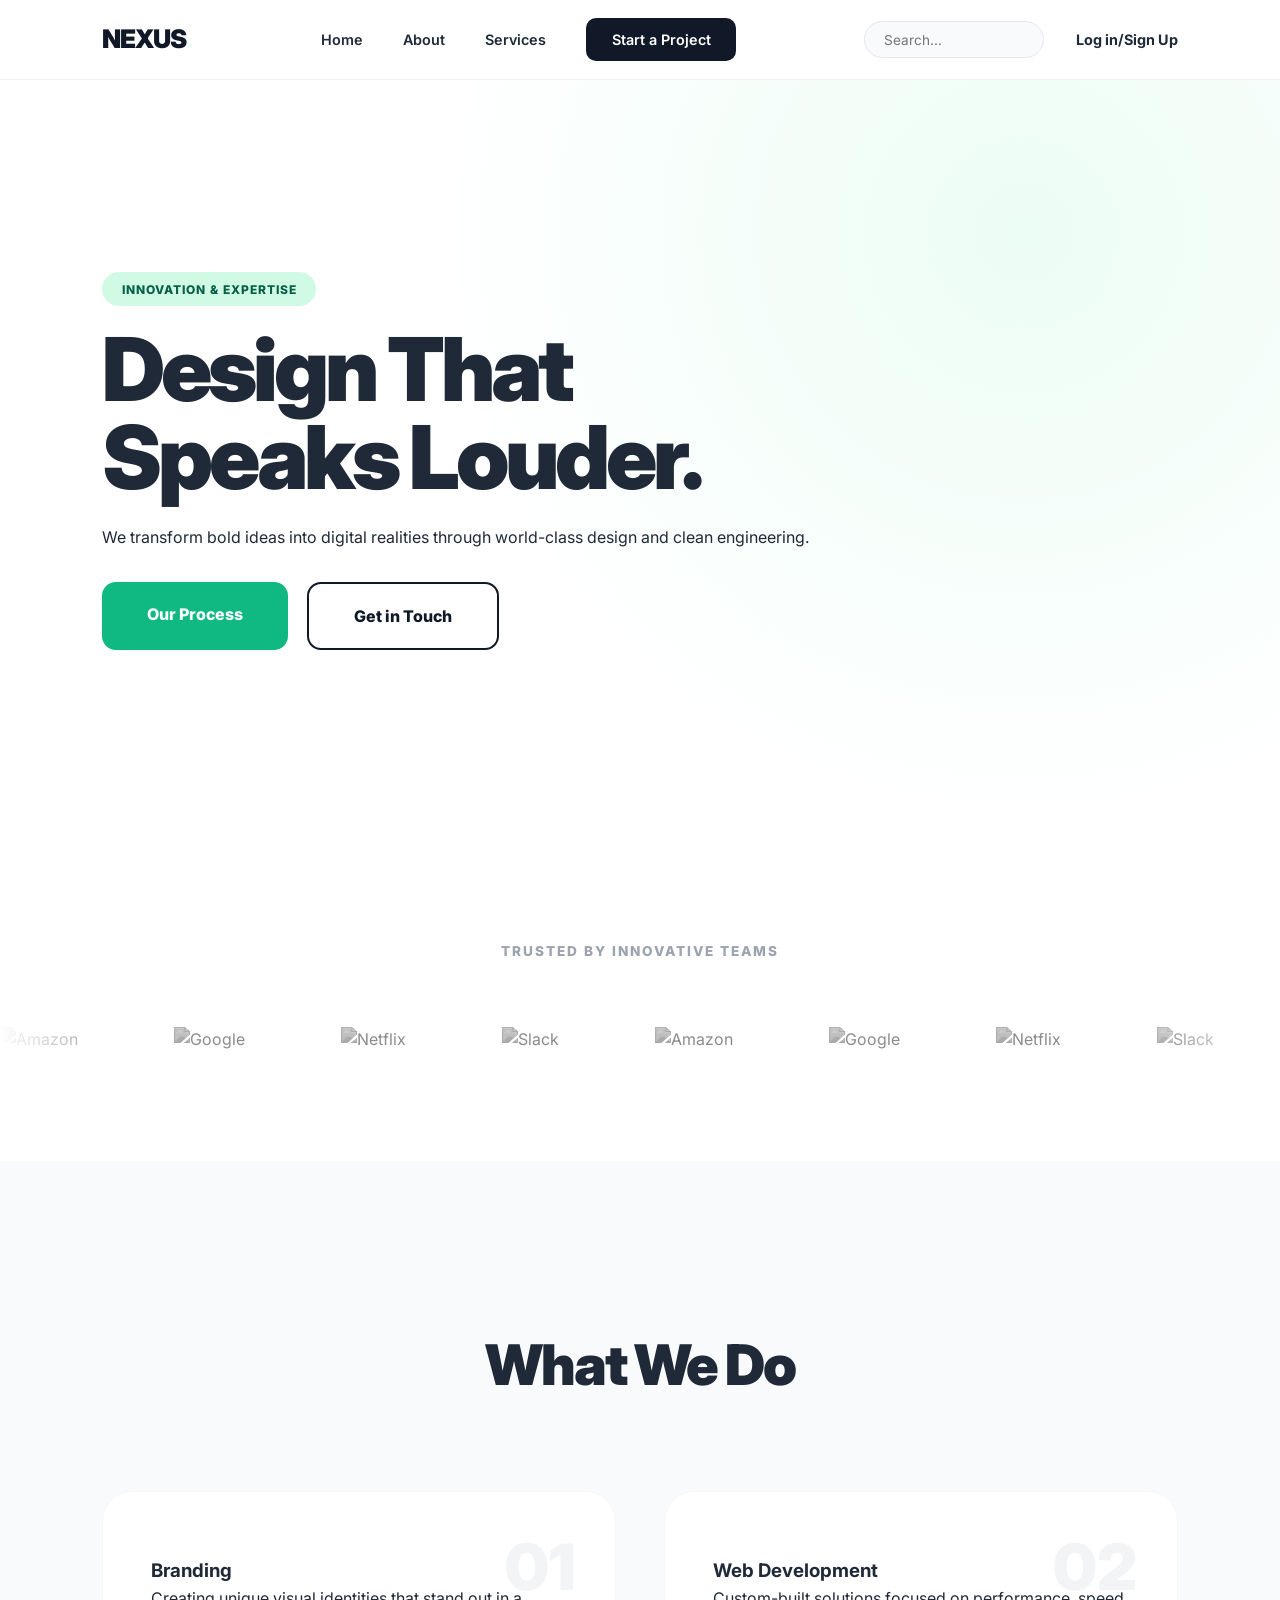
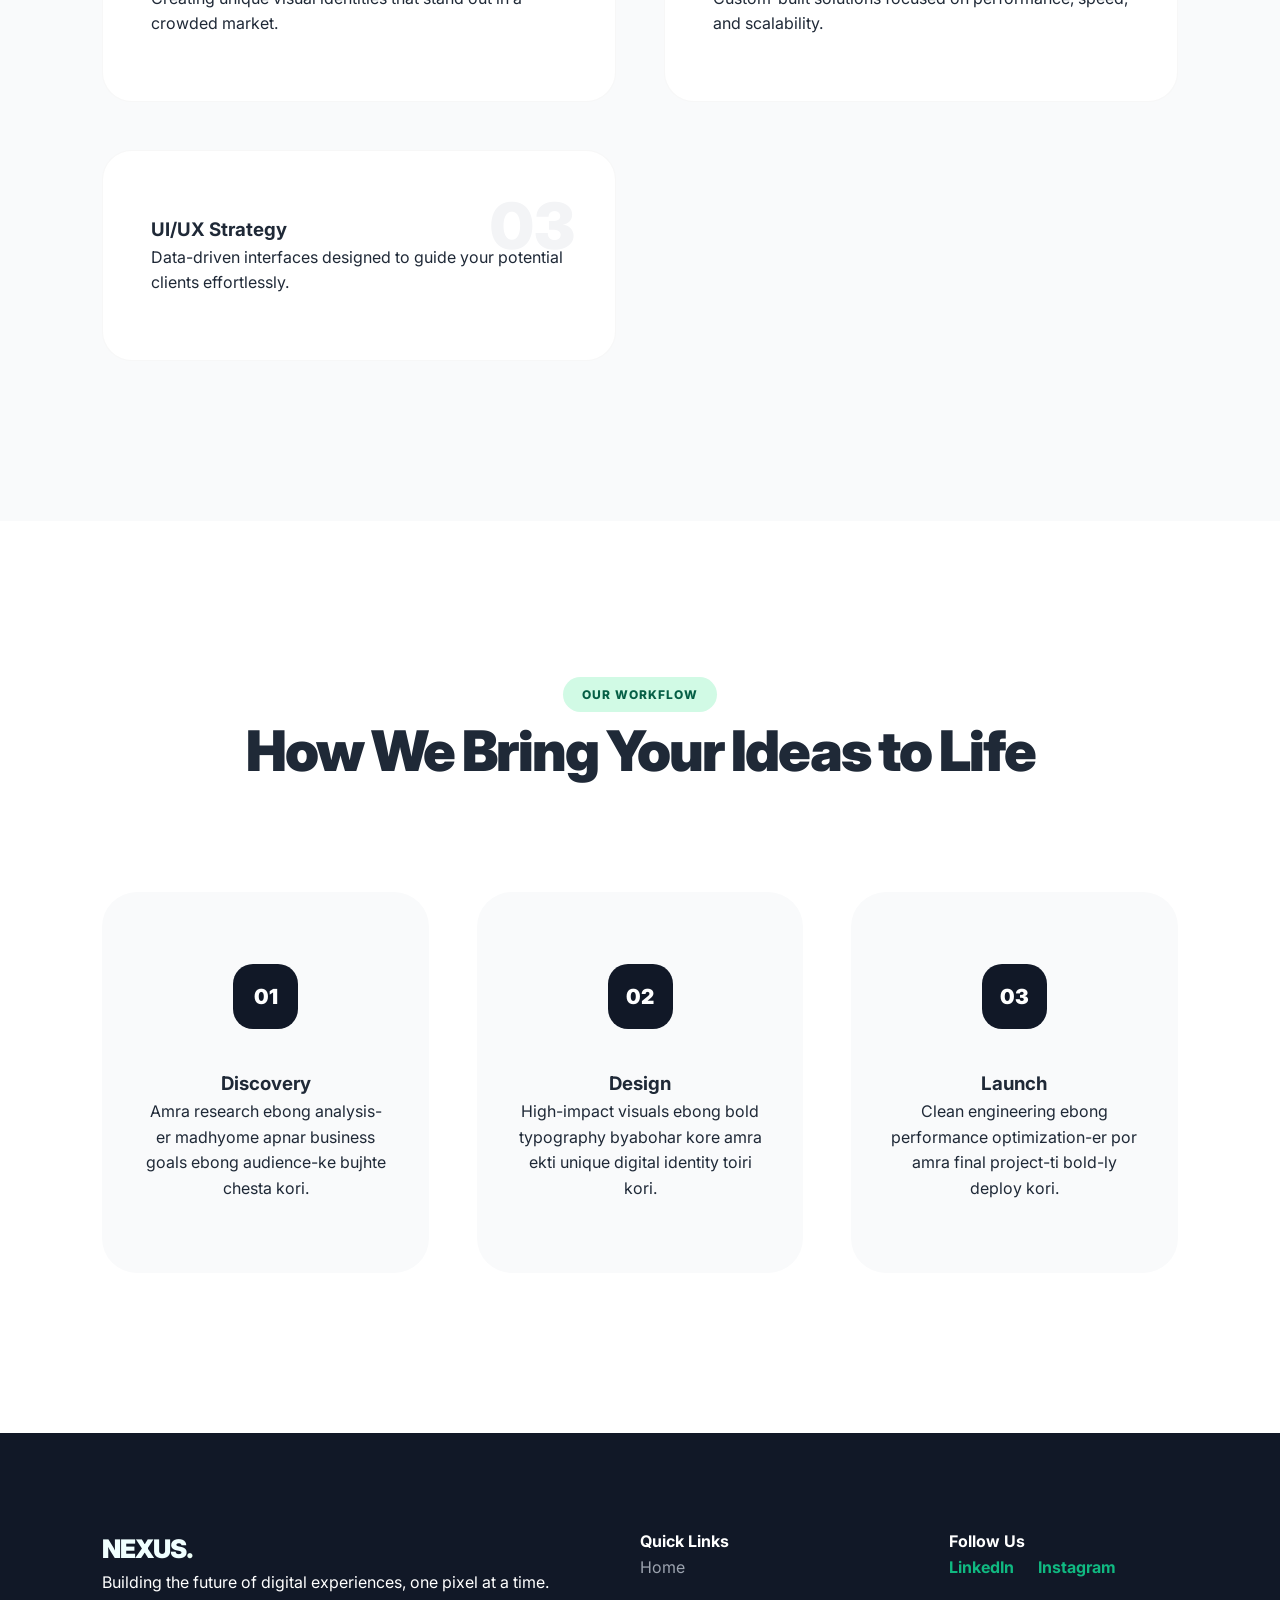
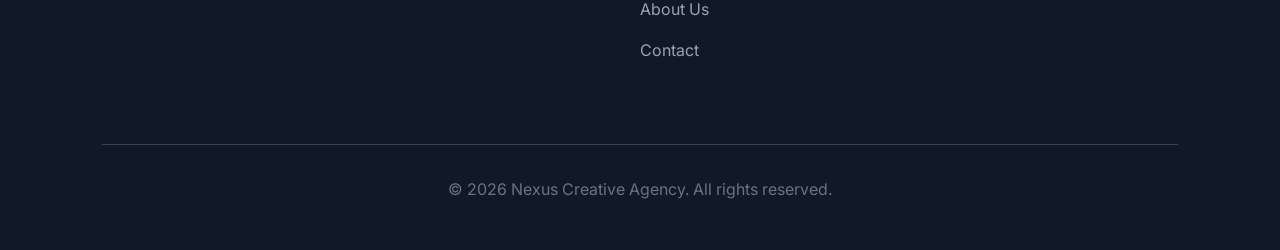
==== commit 8dabb28d: "Added" ====
--- a/index.html
+++ b/index.html
@@ -5,7 +5,7 @@
     <meta name="viewport" content="width=device-width, initial-scale=1.0">
     <title>Nexus Creative | Premium Innovative Agency</title>
     <link href="https://fonts.googleapis.com/css2?family=Inter:wght@400;700;900&display=swap" rel="stylesheet">
-    <link rel="stylesheet" href="/technovista-2026/style.css">
+  <link rel="stylesheet" href="./style.css">
 </head>
 <body>
 
--- a/style.css
+++ b/style.css
@@ -0,0 +1,403 @@
+:root {
+    --primary: #10b981;
+    --dark: #111827;
+    --light: #f9fafb;
+    --white: #ffffff;
+    --text: #1f2937;
+    --text-muted: #6b7280;
+}
+
+* {
+    margin: 0;
+    padding: 0;
+    box-sizing: border-box;
+    font-family: 'Inter', sans-serif;
+}
+
+body {
+    background-color: var(--white);
+    color: var(--text);
+    overflow-x: hidden;
+    line-height: 1.6;
+}
+
+.navbar {
+    display: flex;
+    justify-content: space-between;
+    align-items: center;
+    padding: 1.2rem 8%;
+    background: rgba(255, 255, 255, 0.95);
+    backdrop-filter: blur(10px);
+    position: sticky;
+    top: 0;
+    z-index: 1000;
+    border-bottom: 1px solid rgba(0, 0, 0, 0.05);
+}
+
+.logo {
+    font-size: 1.6rem;
+    font-weight: 900;
+   
+    letter-spacing: -1px;
+    text-decoration: none;
+    color: var(--dark);
+}
+
+.logo span {
+     color: #ecfdf5;
+  
+}
+
+.nav-links {
+    display: flex;
+    list-style: none;
+    gap: 2.5rem;
+    align-items: center;
+}
+
+.nav-links a {
+    text-decoration: none;
+    color: var(--text);
+    font-weight: 600;
+    font-size: 0.9rem;
+    transition: 0.3s;
+}
+
+.nav-links a:hover {
+    color: var(--primary);
+}
+
+.nav-extras {
+    display: flex;
+    align-items: center;
+    gap: 2rem;
+}
+
+.search-box input {
+    padding: 0.6rem 1.2rem;
+    border-radius: 50px;
+    border: 1px solid #e5e7eb;
+    background: var(--light);
+    outline: none;
+    font-size: 0.85rem;
+    width: 180px;
+}
+
+.btn-login {
+    text-decoration: none;
+    color: var(--text);
+    font-weight: 700;
+    font-size: 0.9rem;
+}
+
+.btn-cta {
+    background: var(--dark);
+    color: #fff !important;
+    padding: 0.8rem 1.6rem;
+    border-radius: 10px;
+    text-decoration: none;
+    font-size: 0.9rem;
+    font-weight: 700;
+    transition: 0.3s;
+}
+
+.btn-cta:hover {
+    background: var(--primary);
+    transform: translateY(-2px);
+}
+
+.menu-toggle {
+    display: none;
+    flex-direction: column;
+    cursor: pointer;
+    gap: 5px;
+}
+
+.bar {
+    width: 25px;
+    height: 3px;
+    background-color: var(--dark);
+    transition: 0.3s;
+}
+
+.hero {
+    min-height: 85vh;
+    display: flex;
+    align-items: center;
+    padding: 0 8%;
+    background: radial-gradient(circle at 80% 20%, #ecfdf5 0%, #ffffff 50%);
+}
+
+.hero h1 {
+    font-size: clamp(3rem, 7vw, 5.5rem);
+    font-weight: 900;
+    line-height: 1;
+    letter-spacing: -4px;
+    margin: 1.5rem 0;
+}
+
+.badge {
+    background: #d1fae5;
+    color: #065f46;
+    padding: 0.6rem 1.2rem;
+    border-radius: 50px;
+    font-weight: 800;
+    font-size: 0.75rem;
+    text-transform: uppercase;
+    letter-spacing: 1px;
+}
+
+.cta-group {
+    display: flex;
+    gap: 1.2rem;
+    margin-top: 2rem;
+}
+
+.btn-primary {
+    background: var(--primary);
+    color: #fff;
+    padding: 1.2rem 2.8rem;
+    text-decoration: none;
+    border-radius: 14px;
+    font-weight: 800;
+    transition: 0.4s;
+}
+
+.btn-secondary {
+    border: 2px solid var(--dark);
+    color: var(--dark);
+    padding: 1.2rem 2.8rem;
+    text-decoration: none;
+    border-radius: 14px;
+    font-weight: 800;
+    transition: 0.4s;
+}
+
+.btn-primary:hover {
+    transform: translateY(-4px);
+    box-shadow: 0 15px 30px rgba(16, 185, 129, 0.25);
+}
+
+.btn-secondary:hover {
+    background: var(--dark);
+    color: #fff;
+}
+
+.partners {
+    padding: 6rem 0;
+    background: var(--white);
+    overflow: hidden;
+}
+
+.partners p {
+    font-size: 0.85rem;
+    font-weight: 800;
+    color: #9ca3af;
+    letter-spacing: 2px;
+    text-align: center;
+    margin-bottom: 4rem;
+}
+
+.logo-marquee {
+    display: flex;
+    width: 100%;
+    mask-image: linear-gradient(to right, transparent, black 10%, black 90%, transparent);
+}
+
+.marquee-content {
+    display: flex;
+    gap: 6rem;
+    animation: scroll 30s linear infinite;
+    align-items: center;
+}
+
+.marquee-content img {
+    height: 38px;
+    width: auto;
+    filter: grayscale(100%) brightness(0.6);
+    opacity: 0.5;
+    transition: 0.4s ease;
+}
+
+.marquee-content img:hover {
+    filter: grayscale(0%) brightness(1);
+    opacity: 1;
+}
+
+@keyframes scroll {
+    from { transform: translateX(0); }
+    to { transform: translateX(-50%); }
+}
+
+.services {
+    padding: 10rem 8%;
+    background: var(--light);
+}
+
+.section-title {
+    font-size: 3.5rem;
+    text-align: center;
+    margin-bottom: 5rem;
+    font-weight: 900;
+    letter-spacing: -2px;
+}
+
+.grid {
+    display: grid;
+    grid-template-columns: repeat(auto-fit, minmax(340px, 1fr));
+    gap: 3rem;
+}
+
+.card-link {
+    text-decoration: none;
+    color: inherit;
+}
+
+.card {
+    background: var(--white);
+    padding: 4rem 3rem;
+    border-radius: 30px;
+    border: 1px solid rgba(0, 0, 0, 0.03);
+    transition: 0.5s cubic-bezier(0.2, 0.8, 0.2, 1);
+    position: relative;
+    height: 100%;
+}
+
+.card:hover {
+    transform: translateY(-15px);
+    border-color: var(--primary);
+    box-shadow: 0 30px 60px rgba(0, 0, 0, 0.05);
+}
+
+.card-number {
+    font-size: 4rem;
+    font-weight: 900;
+    color: #f3f4f6;
+    position: absolute;
+    top: 1.5rem;
+    right: 2.5rem;
+}
+
+.process {
+    padding: 10rem 8%;
+    text-align: center;
+}
+
+.process-steps {
+    display: grid;
+    grid-template-columns: repeat(auto-fit, minmax(300px, 1fr));
+    gap: 3rem;
+    margin-top: 6rem;
+}
+
+.step-card {
+    padding: 4.5rem 2.5rem;
+    background: var(--light);
+    border-radius: 35px;
+    transition: 0.4s;
+}
+
+.step-icon {
+    width: 65px;
+    height: 65px;
+    background: var(--dark);
+    color: #fff;
+    font-size: 1.3rem;
+    font-weight: 900;
+    display: flex;
+    align-items: center;
+    justify-content: center;
+    border-radius: 20px;
+    margin: 0 auto 2.5rem;
+}
+
+.footer {
+    background: var(--dark);
+    color: #fff;
+    padding: 6rem 8% 3rem;
+}
+
+.footer-container {
+    display: grid;
+    grid-template-columns: 2fr 1fr 1fr;
+    gap: 5rem;
+}
+
+.footer-links ul {
+    list-style: none;
+}
+
+.footer-links a {
+    color: #9ca3af;
+    text-decoration: none;
+    display: block;
+    margin-bottom: 1rem;
+    transition: 0.3s;
+}
+
+.footer-links a:hover {
+    color: var(--primary);
+}
+
+.social-icons {
+    display: flex;
+    gap: 1.5rem;
+}
+
+.social-icons a {
+    color: var(--primary);
+    text-decoration: none;
+    font-weight: 700;
+}
+
+.footer-bottom {
+    margin-top: 4rem;
+    text-align: center;
+    color: #6b7280;
+    padding-top: 2rem;
+    border-top: 1px solid #374151;
+}
+
+@media (max-width: 992px) {
+    .menu-toggle {
+        display: flex;
+        z-index: 1001;
+    }
+
+    .nav-links {
+        display: none;
+        flex-direction: column;
+        position: absolute;
+        top: 100%;
+        left: 0;
+        width: 100%;
+        background: var(--white);
+        padding: 2rem;
+        box-shadow: 0 10px 15px rgba(0,0,0,0.1);
+        gap: 1.5rem;
+        text-align: center;
+    }
+
+    .nav-links.active {
+        display: flex;
+    }
+
+    .nav-extras {
+        display: none;
+    }
+
+    .hero {
+        text-align: center;
+        padding-top: 5rem;
+    }
+
+    .cta-group {
+        justify-content: center;
+        flex-direction: column;
+    }
+
+    .footer-container {
+        grid-template-columns: 1fr;
+        gap: 3rem;
+    }
+}
